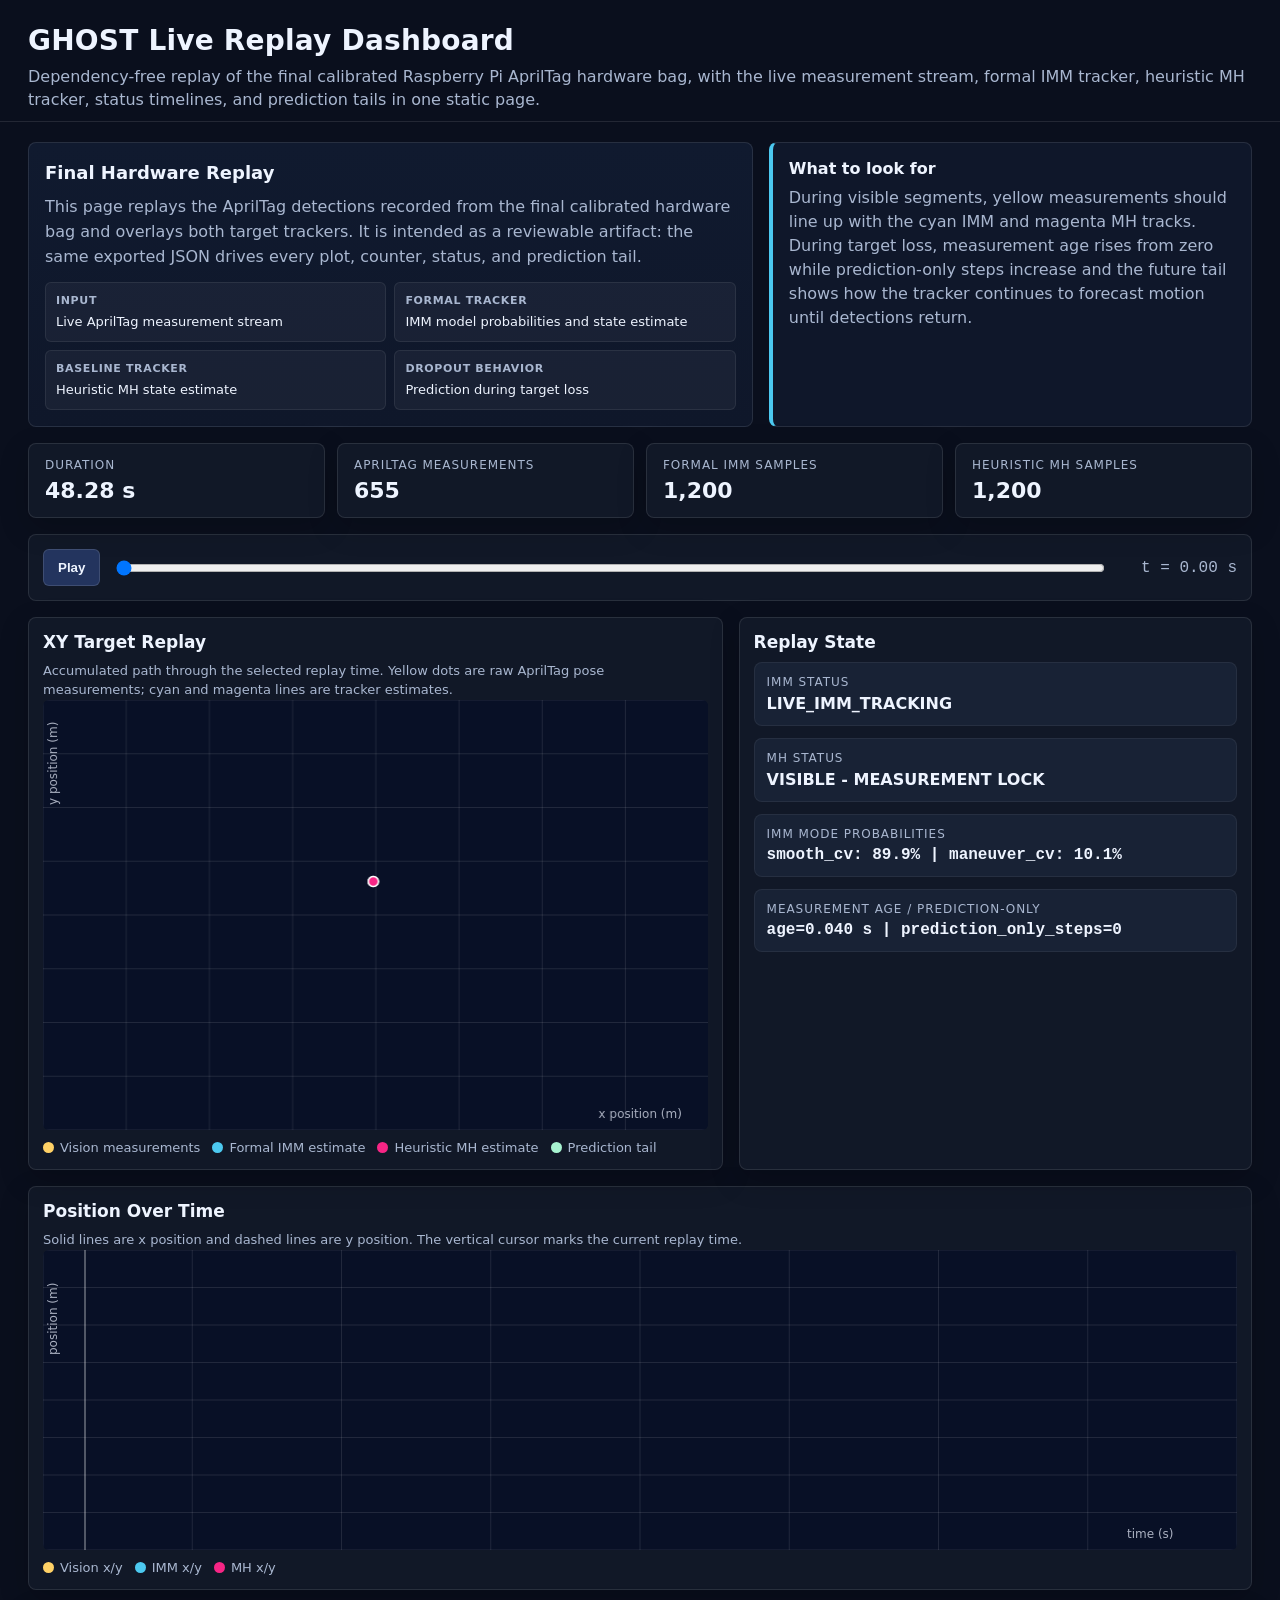
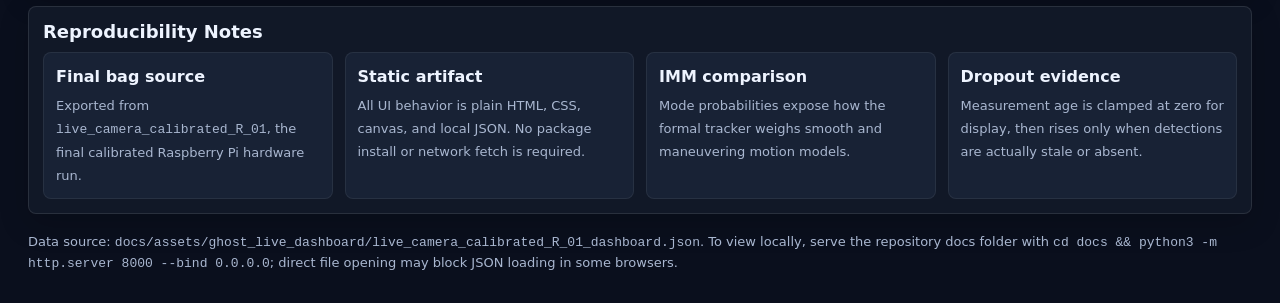
==== ghost_sim_ros2/docs/GHOST_LIVE_REPLAY_DASHBOARD.html @ 4e66bfdd "Add local live replay dashboard" ====
<!doctype html>
<html lang="en">
<head>
  <meta charset="utf-8">
  <title>GHOST Live Replay Dashboard</title>
  <meta name="viewport" content="width=device-width, initial-scale=1">
  <style>
    :root {
      --bg: #0a0f1d;
      --panel: #111827;
      --panel2: #182235;
      --panel3: #0f172a;
      --text: #eef4ff;
      --muted: #a9b7d0;
      --grid: rgba(255,255,255,0.12);
      --line: rgba(255,255,255,0.10);
      --vision: #ffd166;
      --imm: #4cc9f0;
      --mh: #f72585;
      --future: #a7f3d0;
      --warn: #ffb703;
      --bad: #fb7185;
      --ok: #22c55e;
    }
    body {
      margin: 0;
      background: var(--bg);
      color: var(--text);
      font-family: system-ui, -apple-system, Segoe UI, Roboto, Ubuntu, Cantarell, Arial, sans-serif;
    }
    header {
      padding: 24px 28px 10px;
      border-bottom: 1px solid var(--line);
    }
    h1 {
      margin: 0;
      font-size: 28px;
      letter-spacing: 0.2px;
    }
    .subtitle {
      margin-top: 8px;
      color: var(--muted);
      line-height: 1.45;
    }
    main {
      padding: 20px 28px 32px;
      max-width: 1360px;
      margin: 0 auto;
    }
    .cards {
      display: grid;
      grid-template-columns: repeat(4, minmax(0, 1fr));
      gap: 12px;
      margin-bottom: 16px;
    }
    .card {
      background: var(--panel);
      border: 1px solid var(--line);
      border-radius: 8px;
      padding: 14px 16px;
      box-shadow: 0 10px 30px rgba(0,0,0,0.18);
    }
    .label {
      color: var(--muted);
      font-size: 12px;
      text-transform: uppercase;
      letter-spacing: 0.08em;
      margin-bottom: 6px;
    }
    .value {
      font-size: 22px;
      font-weight: 750;
      font-variant-numeric: tabular-nums;
    }
    .grid {
      display: grid;
      grid-template-columns: 1.15fr 0.85fr;
      gap: 16px;
    }
    .panel {
      background: var(--panel);
      border: 1px solid var(--line);
      border-radius: 8px;
      padding: 14px;
      box-shadow: 0 10px 30px rgba(0,0,0,0.18);
    }
    .panel h2 {
      margin: 0 0 10px;
      font-size: 17px;
    }
    canvas {
      width: 100%;
      height: 430px;
      background: #081026;
      border-radius: 6px;
      display: block;
    }
    #timeCanvas {
      height: 300px;
    }
    .controls {
      display: grid;
      grid-template-columns: auto 1fr auto;
      gap: 14px;
      align-items: center;
      margin: 16px 0;
      background: var(--panel);
      border: 1px solid var(--line);
      border-radius: 8px;
      padding: 14px;
    }
    button {
      background: #23345e;
      color: var(--text);
      border: 1px solid rgba(255,255,255,0.12);
      border-radius: 6px;
      padding: 10px 14px;
      cursor: pointer;
      font-weight: 700;
    }
    button:hover {
      background: #2d4378;
    }
    input[type=range] {
      width: 100%;
    }
    .timeText {
      color: var(--muted);
      font-variant-numeric: tabular-nums;
      min-width: 120px;
      text-align: right;
    }
    .legend {
      display: flex;
      flex-wrap: wrap;
      gap: 12px;
      color: var(--muted);
      font-size: 13px;
      margin-top: 10px;
    }
    .swatch {
      display: inline-block;
      width: 11px;
      height: 11px;
      border-radius: 50%;
      margin-right: 6px;
      vertical-align: -1px;
    }
    .statusBox {
      display: grid;
      gap: 12px;
    }
    .statusLine {
      background: var(--panel2);
      border-radius: 8px;
      padding: 12px;
      border: 1px solid rgba(255,255,255,0.06);
    }
    .statusTitle {
      color: var(--muted);
      font-size: 12px;
      text-transform: uppercase;
      letter-spacing: 0.08em;
      margin-bottom: 5px;
    }
    .statusValue {
      font-size: 16px;
      font-weight: 700;
      word-break: break-word;
    }
    .mono {
      font-family: ui-monospace, SFMono-Regular, Menlo, Consolas, monospace;
    }
    .footer {
      color: var(--muted);
      font-size: 13px;
      margin-top: 18px;
      line-height: 1.5;
    }

    .overview {
      display: grid;
      grid-template-columns: 1.2fr 0.8fr;
      gap: 16px;
      margin-bottom: 16px;
    }
    .lede {
      background: linear-gradient(180deg, #101a2f 0%, #0f172a 100%);
      border: 1px solid var(--line);
      border-radius: 8px;
      padding: 16px;
      line-height: 1.55;
    }
    .lede h2, .explain h2 {
      margin: 0 0 8px;
      font-size: 18px;
    }
    .lede p, .explain p {
      margin: 0;
      color: var(--muted);
    }
    .evidenceList {
      display: grid;
      grid-template-columns: repeat(2, minmax(0, 1fr));
      gap: 8px;
      margin-top: 12px;
    }
    .evidenceItem {
      background: rgba(255,255,255,0.045);
      border: 1px solid rgba(255,255,255,0.075);
      border-radius: 6px;
      padding: 9px 10px;
      font-size: 13px;
      color: var(--text);
    }
    .evidenceItem strong {
      display: block;
      color: var(--muted);
      font-size: 11px;
      letter-spacing: 0.06em;
      text-transform: uppercase;
      margin-bottom: 3px;
    }
    .callout {
      background: var(--panel3);
      border: 1px solid var(--line);
      border-left: 4px solid var(--imm);
      border-radius: 8px;
      padding: 14px 16px;
      color: var(--muted);
      line-height: 1.5;
    }
    .callout strong {
      display: block;
      color: var(--text);
      margin-bottom: 5px;
    }
    .explain {
      margin-top: 16px;
    }
    .explainGrid {
      display: grid;
      grid-template-columns: repeat(4, minmax(0, 1fr));
      gap: 12px;
      margin-top: 10px;
    }
    .explainItem {
      background: var(--panel2);
      border: 1px solid rgba(255,255,255,0.065);
      border-radius: 8px;
      padding: 12px;
      line-height: 1.45;
    }
    .explainItem strong {
      display: block;
      margin-bottom: 5px;
      color: var(--text);
    }
    .explainItem span {
      color: var(--muted);
      font-size: 13px;
    }
    .hint {
      color: var(--muted);
      font-size: 13px;
      line-height: 1.45;
      margin-top: 8px;
    }
    @media (max-width: 980px) {
      .cards { grid-template-columns: repeat(2, minmax(0, 1fr)); }
      .grid, .overview, .explainGrid { grid-template-columns: 1fr; }
    }
    @media (max-width: 640px) {
      main, header { padding-left: 16px; padding-right: 16px; }
      .cards, .evidenceList { grid-template-columns: 1fr; }
      .controls { grid-template-columns: 1fr; }
      .timeText { text-align: left; }
    }
  </style>
</head>
<body>
<header>
  <h1>GHOST Live Replay Dashboard</h1>
  <div class="subtitle">
    Dependency-free replay of the final calibrated Raspberry Pi AprilTag hardware bag, with the live measurement stream, formal IMM tracker, heuristic MH tracker, status timelines, and prediction tails in one static page.
  </div>
</header>

<main>
  <section class="overview">
    <div class="lede">
      <h2>Final Hardware Replay</h2>
      <p>This page replays the AprilTag detections recorded from the final calibrated hardware bag and overlays both target trackers. It is intended as a reviewable artifact: the same exported JSON drives every plot, counter, status, and prediction tail.</p>
      <div class="evidenceList">
        <div class="evidenceItem"><strong>Input</strong>Live AprilTag measurement stream</div>
        <div class="evidenceItem"><strong>Formal tracker</strong>IMM model probabilities and state estimate</div>
        <div class="evidenceItem"><strong>Baseline tracker</strong>Heuristic MH state estimate</div>
        <div class="evidenceItem"><strong>Dropout behavior</strong>Prediction during target loss</div>
      </div>
    </div>
    <div class="callout">
      <strong>What to look for</strong>
      During visible segments, yellow measurements should line up with the cyan IMM and magenta MH tracks. During target loss, measurement age rises from zero while prediction-only steps increase and the future tail shows how the tracker continues to forecast motion until detections return.
    </div>
  </section>

  <section class="cards">
    <div class="card"><div class="label">Duration</div><div class="value" id="duration">--</div></div>
    <div class="card"><div class="label">AprilTag measurements</div><div class="value" id="visionCount">--</div></div>
    <div class="card"><div class="label">Formal IMM samples</div><div class="value" id="immCount">--</div></div>
    <div class="card"><div class="label">Heuristic MH samples</div><div class="value" id="mhCount">--</div></div>
  </section>

  <section class="controls">
    <button id="playBtn">Play</button>
    <input id="slider" type="range" min="0" max="1000" value="0">
    <div class="timeText mono" id="timeText">t = 0.00 s</div>
  </section>

  <section class="grid">
    <div class="panel">
      <h2>XY Target Replay</h2>
      <div class="hint">Accumulated path through the selected replay time. Yellow dots are raw AprilTag pose measurements; cyan and magenta lines are tracker estimates.</div>
      <canvas id="xyCanvas"></canvas>
      <div class="legend">
        <span><span class="swatch" style="background:var(--vision)"></span>Vision measurements</span>
        <span><span class="swatch" style="background:var(--imm)"></span>Formal IMM estimate</span>
        <span><span class="swatch" style="background:var(--mh)"></span>Heuristic MH estimate</span>
        <span><span class="swatch" style="background:var(--future)"></span>Prediction tail</span>
      </div>
    </div>

    <div class="panel">
      <h2>Replay State</h2>
      <div class="statusBox">
        <div class="statusLine">
          <div class="statusTitle">IMM status</div>
          <div class="statusValue" id="immStatus">--</div>
        </div>
        <div class="statusLine">
          <div class="statusTitle">MH status</div>
          <div class="statusValue" id="mhStatus">--</div>
        </div>
        <div class="statusLine">
          <div class="statusTitle">IMM mode probabilities</div>
          <div class="statusValue mono" id="modeProbs">--</div>
        </div>
        <div class="statusLine">
          <div class="statusTitle">Measurement age / prediction-only</div>
          <div class="statusValue mono" id="ageBox">--</div>
        </div>
      </div>
    </div>
  </section>

  <section class="panel" style="margin-top:16px;">
    <h2>Position Over Time</h2>
    <div class="hint">Solid lines are x position and dashed lines are y position. The vertical cursor marks the current replay time.</div>
    <canvas id="timeCanvas"></canvas>
    <div class="legend">
      <span><span class="swatch" style="background:var(--vision)"></span>Vision x/y</span>
      <span><span class="swatch" style="background:var(--imm)"></span>IMM x/y</span>
      <span><span class="swatch" style="background:var(--mh)"></span>MH x/y</span>
    </div>
  </section>

  <section class="panel explain">
    <h2>Reproducibility Notes</h2>
    <div class="explainGrid">
      <div class="explainItem"><strong>Final bag source</strong><span>Exported from <span class="mono">live_camera_calibrated_R_01</span>, the final calibrated Raspberry Pi hardware run.</span></div>
      <div class="explainItem"><strong>Static artifact</strong><span>All UI behavior is plain HTML, CSS, canvas, and local JSON. No package install or network fetch is required.</span></div>
      <div class="explainItem"><strong>IMM comparison</strong><span>Mode probabilities expose how the formal tracker weighs smooth and maneuvering motion models.</span></div>
      <div class="explainItem"><strong>Dropout evidence</strong><span>Measurement age is clamped at zero for display, then rises only when detections are actually stale or absent.</span></div>
    </div>
  </section>

  <div class="footer">
    Data source: <span class="mono">docs/assets/ghost_live_dashboard/live_camera_calibrated_R_01_dashboard.json</span>.
    To view locally, serve the repository docs folder with <span class="mono">cd docs && python3 -m http.server 8000 --bind 0.0.0.0</span>; direct file opening may block JSON loading in some browsers.
  </div>
</main>

<script>
const DATA_URL = "assets/ghost_live_dashboard/live_camera_calibrated_R_01_dashboard.json";
let data = null;
let currentT = 0;
let playing = false;
let lastFrame = null;

const xyCanvas = document.getElementById("xyCanvas");
const timeCanvas = document.getElementById("timeCanvas");
const slider = document.getElementById("slider");
const playBtn = document.getElementById("playBtn");

function resizeCanvas(canvas) {
  const rect = canvas.getBoundingClientRect();
  const dpr = window.devicePixelRatio || 1;
  canvas.width = Math.max(1, Math.floor(rect.width * dpr));
  canvas.height = Math.max(1, Math.floor(rect.height * dpr));
  const ctx = canvas.getContext("2d");
  ctx.setTransform(dpr, 0, 0, dpr, 0, 0);
  return ctx;
}

function nearest(arr, t) {
  if (!arr || arr.length === 0) return null;
  let lo = 0, hi = arr.length - 1;
  while (lo < hi) {
    const mid = Math.floor((lo + hi) / 2);
    if (arr[mid].t < t) lo = mid + 1; else hi = mid;
  }
  if (lo > 0 && Math.abs(arr[lo-1].t - t) < Math.abs(arr[lo].t - t)) return arr[lo-1];
  return arr[lo];
}

function upto(arr, t) {
  if (!arr) return [];
  let i = 0;
  while (i < arr.length && arr[i].t <= t) i++;
  return arr.slice(0, i);
}

function boundsXY() {
  const pts = [].concat(data.vision, data.imm, data.mh);
  let xs = pts.map(p => p.x), ys = pts.map(p => p.y);
  let minX = Math.min(...xs), maxX = Math.max(...xs);
  let minY = Math.min(...ys), maxY = Math.max(...ys);
  const padX = Math.max(0.02, (maxX - minX) * 0.15);
  const padY = Math.max(0.02, (maxY - minY) * 0.15);
  return {minX:minX-padX, maxX:maxX+padX, minY:minY-padY, maxY:maxY+padY};
}

function makeXYMapper(canvas, b) {
  const rect = canvas.getBoundingClientRect();
  const w = rect.width, h = rect.height;
  const pad = 46;
  const sx = (w - 2*pad) / (b.maxX - b.minX);
  const sy = (h - 2*pad) / (b.maxY - b.minY);
  const s = Math.min(sx, sy);
  const x0 = (w - s*(b.maxX-b.minX)) / 2;
  const y0 = (h - s*(b.maxY-b.minY)) / 2;
  return {
    x: p => x0 + (p.x - b.minX) * s,
    y: p => y0 + (b.maxY - p.y) * s,
    w, h
  };
}

function drawGrid(ctx, canvas, titleX, titleY) {
  const rect = canvas.getBoundingClientRect();
  ctx.clearRect(0, 0, rect.width, rect.height);
  ctx.fillStyle = "#081026";
  ctx.fillRect(0, 0, rect.width, rect.height);
  ctx.strokeStyle = "rgba(255,255,255,0.10)";
  ctx.lineWidth = 1;
  for (let i=0; i<=8; i++) {
    const x = i * rect.width / 8;
    const y = i * rect.height / 8;
    ctx.beginPath(); ctx.moveTo(x, 0); ctx.lineTo(x, rect.height); ctx.stroke();
    ctx.beginPath(); ctx.moveTo(0, y); ctx.lineTo(rect.width, y); ctx.stroke();
  }
  ctx.fillStyle = "rgba(233,238,252,0.72)";
  ctx.font = "12px system-ui";
  ctx.fillText(titleX, rect.width - 110, rect.height - 12);
  ctx.save();
  ctx.translate(14, 105);
  ctx.rotate(-Math.PI/2);
  ctx.fillText(titleY, 0, 0);
  ctx.restore();
}

function drawLine(ctx, pts, map, color, width, dashed=false) {
  if (!pts || pts.length < 2) return;
  ctx.save();
  ctx.strokeStyle = color;
  ctx.lineWidth = width;
  ctx.globalAlpha = 0.95;
  if (dashed) ctx.setLineDash([6, 5]);
  ctx.beginPath();
  ctx.moveTo(map.x(pts[0]), map.y(pts[0]));
  for (const p of pts.slice(1)) ctx.lineTo(map.x(p), map.y(p));
  ctx.stroke();
  ctx.restore();
}

function drawDots(ctx, pts, map, color, r) {
  ctx.fillStyle = color;
  ctx.globalAlpha = 0.85;
  for (const p of pts) {
    ctx.beginPath();
    ctx.arc(map.x(p), map.y(p), r, 0, Math.PI*2);
    ctx.fill();
  }
  ctx.globalAlpha = 1;
}

function drawMarker(ctx, p, map, color, r) {
  if (!p) return;
  ctx.fillStyle = color;
  ctx.strokeStyle = "#ffffff";
  ctx.lineWidth = 1.5;
  ctx.beginPath();
  ctx.arc(map.x(p), map.y(p), r, 0, Math.PI*2);
  ctx.fill();
  ctx.stroke();
}

function drawXY() {
  const ctx = resizeCanvas(xyCanvas);
  drawGrid(ctx, xyCanvas, "x position (m)", "y position (m)");

  const b = boundsXY();
  const map = makeXYMapper(xyCanvas, b);

  const visionPts = upto(data.vision, currentT);
  const immPts = upto(data.imm, currentT);
  const mhPts = upto(data.mh, currentT);

  drawDots(ctx, visionPts, map, getComputedStyle(document.documentElement).getPropertyValue("--vision"), 2.0);
  drawLine(ctx, immPts, map, getComputedStyle(document.documentElement).getPropertyValue("--imm"), 2.0, false);
  drawLine(ctx, mhPts, map, getComputedStyle(document.documentElement).getPropertyValue("--mh"), 1.8, true);

  const immFuture = nearest(data.imm_futures, currentT);
  if (immFuture && immFuture.hypotheses && immFuture.hypotheses.length) {
    for (const h of immFuture.hypotheses.slice(0, 2)) {
      const path = h.path.map(p => ({x:p.x, y:p.y}));
      drawLine(ctx, path, map, getComputedStyle(document.documentElement).getPropertyValue("--future"), 1.4, true);
    }
  }

  drawMarker(ctx, nearest(data.vision, currentT), map, getComputedStyle(document.documentElement).getPropertyValue("--vision"), 4);
  drawMarker(ctx, nearest(data.imm, currentT), map, getComputedStyle(document.documentElement).getPropertyValue("--imm"), 5);
  drawMarker(ctx, nearest(data.mh, currentT), map, getComputedStyle(document.documentElement).getPropertyValue("--mh"), 5);
}

function timeBounds() {
  const pts = [].concat(data.vision, data.imm, data.mh);
  let vals = [];
  for (const p of pts) { vals.push(p.x); vals.push(p.y); }
  let minV = Math.min(...vals), maxV = Math.max(...vals);
  const pad = Math.max(0.02, (maxV - minV) * 0.12);
  return {minV:minV-pad, maxV:maxV+pad, maxT:data.meta.duration_s};
}

function drawTimeSeries(ctx, arr, key, map, color, dashed=false) {
  const pts = arr.filter(p => p.t <= currentT).map(p => ({t:p.t, v:p[key]}));
  if (pts.length < 2) return;
  ctx.save();
  ctx.strokeStyle = color;
  ctx.lineWidth = 1.5;
  if (dashed) ctx.setLineDash([5,5]);
  ctx.beginPath();
  ctx.moveTo(map.x(pts[0].t), map.y(pts[0].v));
  for (const p of pts.slice(1)) ctx.lineTo(map.x(p.t), map.y(p.v));
  ctx.stroke();
  ctx.restore();
}

function drawTime() {
  const ctx = resizeCanvas(timeCanvas);
  drawGrid(ctx, timeCanvas, "time (s)", "position (m)");

  const rect = timeCanvas.getBoundingClientRect();
  const pad = 42;
  const b = timeBounds();
  const map = {
    x: t => pad + (t / b.maxT) * (rect.width - 2*pad),
    y: v => pad + ((b.maxV - v) / (b.maxV - b.minV)) * (rect.height - 2*pad)
  };

  const visionColor = getComputedStyle(document.documentElement).getPropertyValue("--vision");
  const immColor = getComputedStyle(document.documentElement).getPropertyValue("--imm");
  const mhColor = getComputedStyle(document.documentElement).getPropertyValue("--mh");

  drawTimeSeries(ctx, data.vision, "x", map, visionColor, false);
  drawTimeSeries(ctx, data.vision, "y", map, visionColor, true);
  drawTimeSeries(ctx, data.imm, "x", map, immColor, false);
  drawTimeSeries(ctx, data.imm, "y", map, immColor, true);
  drawTimeSeries(ctx, data.mh, "x", map, mhColor, false);
  drawTimeSeries(ctx, data.mh, "y", map, mhColor, true);

  ctx.strokeStyle = "rgba(255,255,255,0.6)";
  ctx.lineWidth = 1;
  const x = map.x(currentT);
  ctx.beginPath();
  ctx.moveTo(x, 0);
  ctx.lineTo(x, rect.height);
  ctx.stroke();
}

function fmtProb(obj) {
  if (!obj || Object.keys(obj).length === 0) return "--";
  return Object.entries(obj).map(([k,v]) => k + ": " + (100*v).toFixed(1) + "%").join(" | ");
}

function nonnegativeNumber(value) {
  const n = Number(value);
  return Number.isFinite(n) ? Math.max(0, n) : null;
}

function fmtNonnegativeSeconds(value) {
  const n = nonnegativeNumber(value);
  return n == null ? "--" : n.toFixed(3) + " s";
}

function fmtNonnegativeInteger(value) {
  const n = nonnegativeNumber(value);
  return n == null ? "--" : String(Math.round(n));
}

function updateStatus() {
  const immS = nearest(data.imm_status, currentT);
  const mhS = nearest(data.mh_status, currentT);
  const immF = nearest(data.imm_futures, currentT);

  document.getElementById("immStatus").textContent = immS ? immS.status : "--";
  document.getElementById("mhStatus").textContent = mhS ? mhS.status : "--";
  document.getElementById("modeProbs").textContent = immF ? fmtProb(immF.mode_probabilities) : "--";

  if (immF) {
    const age = fmtNonnegativeSeconds(immF.measurement_age_s);
    const steps = fmtNonnegativeInteger(immF.prediction_only_steps);
    document.getElementById("ageBox").textContent = "age=" + age + " | prediction_only_steps=" + steps;
  } else {
    document.getElementById("ageBox").textContent = "--";
  }
}

function render() {
  document.getElementById("timeText").textContent = "t = " + currentT.toFixed(2) + " s";
  slider.value = Math.round((currentT / data.meta.duration_s) * 1000);
  drawXY();
  drawTime();
  updateStatus();
}

function tick(ts) {
  if (!playing) return;
  if (lastFrame == null) lastFrame = ts;
  const dt = (ts - lastFrame) / 1000;
  lastFrame = ts;
  currentT += dt * 3.0;
  if (currentT >= data.meta.duration_s) {
    currentT = data.meta.duration_s;
    playing = false;
    playBtn.textContent = "Play";
  }
  render();
  requestAnimationFrame(tick);
}

playBtn.addEventListener("click", () => {
  playing = !playing;
  playBtn.textContent = playing ? "Pause" : "Play";
  lastFrame = null;
  if (playing) {
    if (currentT >= data.meta.duration_s) currentT = 0;
    requestAnimationFrame(tick);
  }
});

slider.addEventListener("input", () => {
  currentT = (Number(slider.value) / 1000) * data.meta.duration_s;
  render();
});

window.addEventListener("resize", () => {
  if (data) render();
});

fetch(DATA_URL)
  .then(r => {
    if (!r.ok) throw new Error("Failed to load " + DATA_URL);
    return r.json();
  })
  .then(d => {
    data = d;
    document.getElementById("duration").textContent = data.meta.duration_s.toFixed(2) + " s";
    document.getElementById("visionCount").textContent = data.vision.length.toLocaleString();
    document.getElementById("immCount").textContent = data.imm.length.toLocaleString();
    document.getElementById("mhCount").textContent = data.mh.length.toLocaleString();
    currentT = 0;
    render();
  })
  .catch(err => {
    document.body.innerHTML = "<main><h1>Dashboard load error</h1><p>" + err.message + "</p><p>Serve docs locally with: <code>cd docs && python3 -m http.server 8000</code></p></main>";
  });
</script>
</body>
</html>
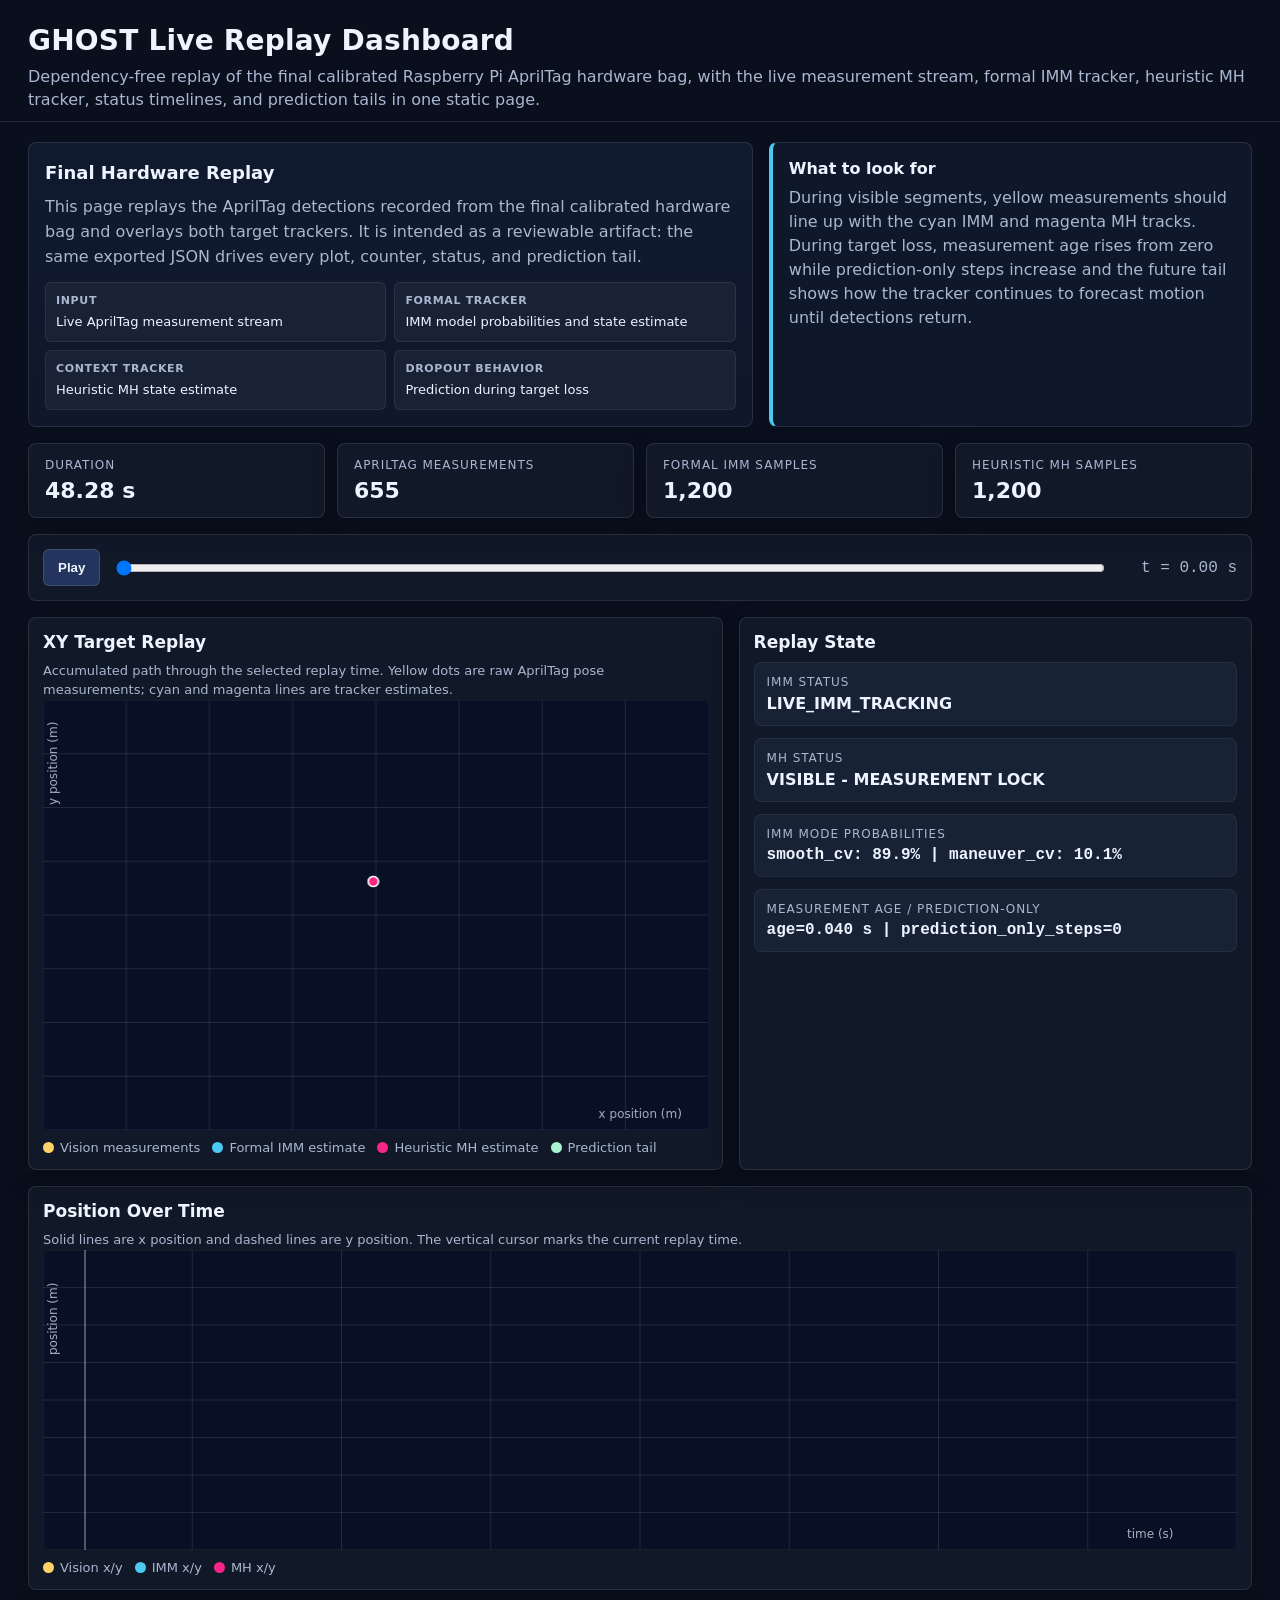
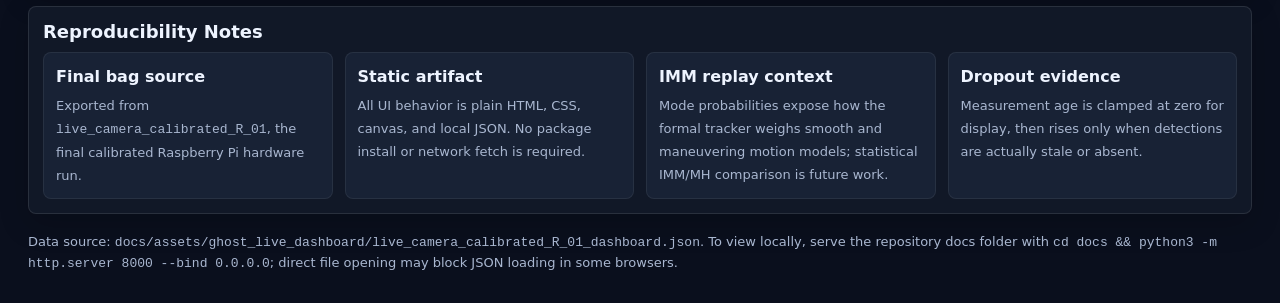
==== commit ce90d565: "Clarify hardware evidence scope" ====
--- a/ghost_sim_ros2/docs/GHOST_LIVE_REPLAY_DASHBOARD.html
+++ b/ghost_sim_ros2/docs/GHOST_LIVE_REPLAY_DASHBOARD.html
@@ -294,7 +294,7 @@
       <div class="evidenceList">
         <div class="evidenceItem"><strong>Input</strong>Live AprilTag measurement stream</div>
         <div class="evidenceItem"><strong>Formal tracker</strong>IMM model probabilities and state estimate</div>
-        <div class="evidenceItem"><strong>Baseline tracker</strong>Heuristic MH state estimate</div>
+        <div class="evidenceItem"><strong>Context tracker</strong>Heuristic MH state estimate</div>
         <div class="evidenceItem"><strong>Dropout behavior</strong>Prediction during target loss</div>
       </div>
     </div>
@@ -369,7 +369,7 @@
     <div class="explainGrid">
       <div class="explainItem"><strong>Final bag source</strong><span>Exported from <span class="mono">live_camera_calibrated_R_01</span>, the final calibrated Raspberry Pi hardware run.</span></div>
       <div class="explainItem"><strong>Static artifact</strong><span>All UI behavior is plain HTML, CSS, canvas, and local JSON. No package install or network fetch is required.</span></div>
-      <div class="explainItem"><strong>IMM comparison</strong><span>Mode probabilities expose how the formal tracker weighs smooth and maneuvering motion models.</span></div>
+      <div class="explainItem"><strong>IMM replay context</strong><span>Mode probabilities expose how the formal tracker weighs smooth and maneuvering motion models; statistical IMM/MH comparison is future work.</span></div>
       <div class="explainItem"><strong>Dropout evidence</strong><span>Measurement age is clamped at zero for display, then rises only when detections are actually stale or absent.</span></div>
     </div>
   </section>
